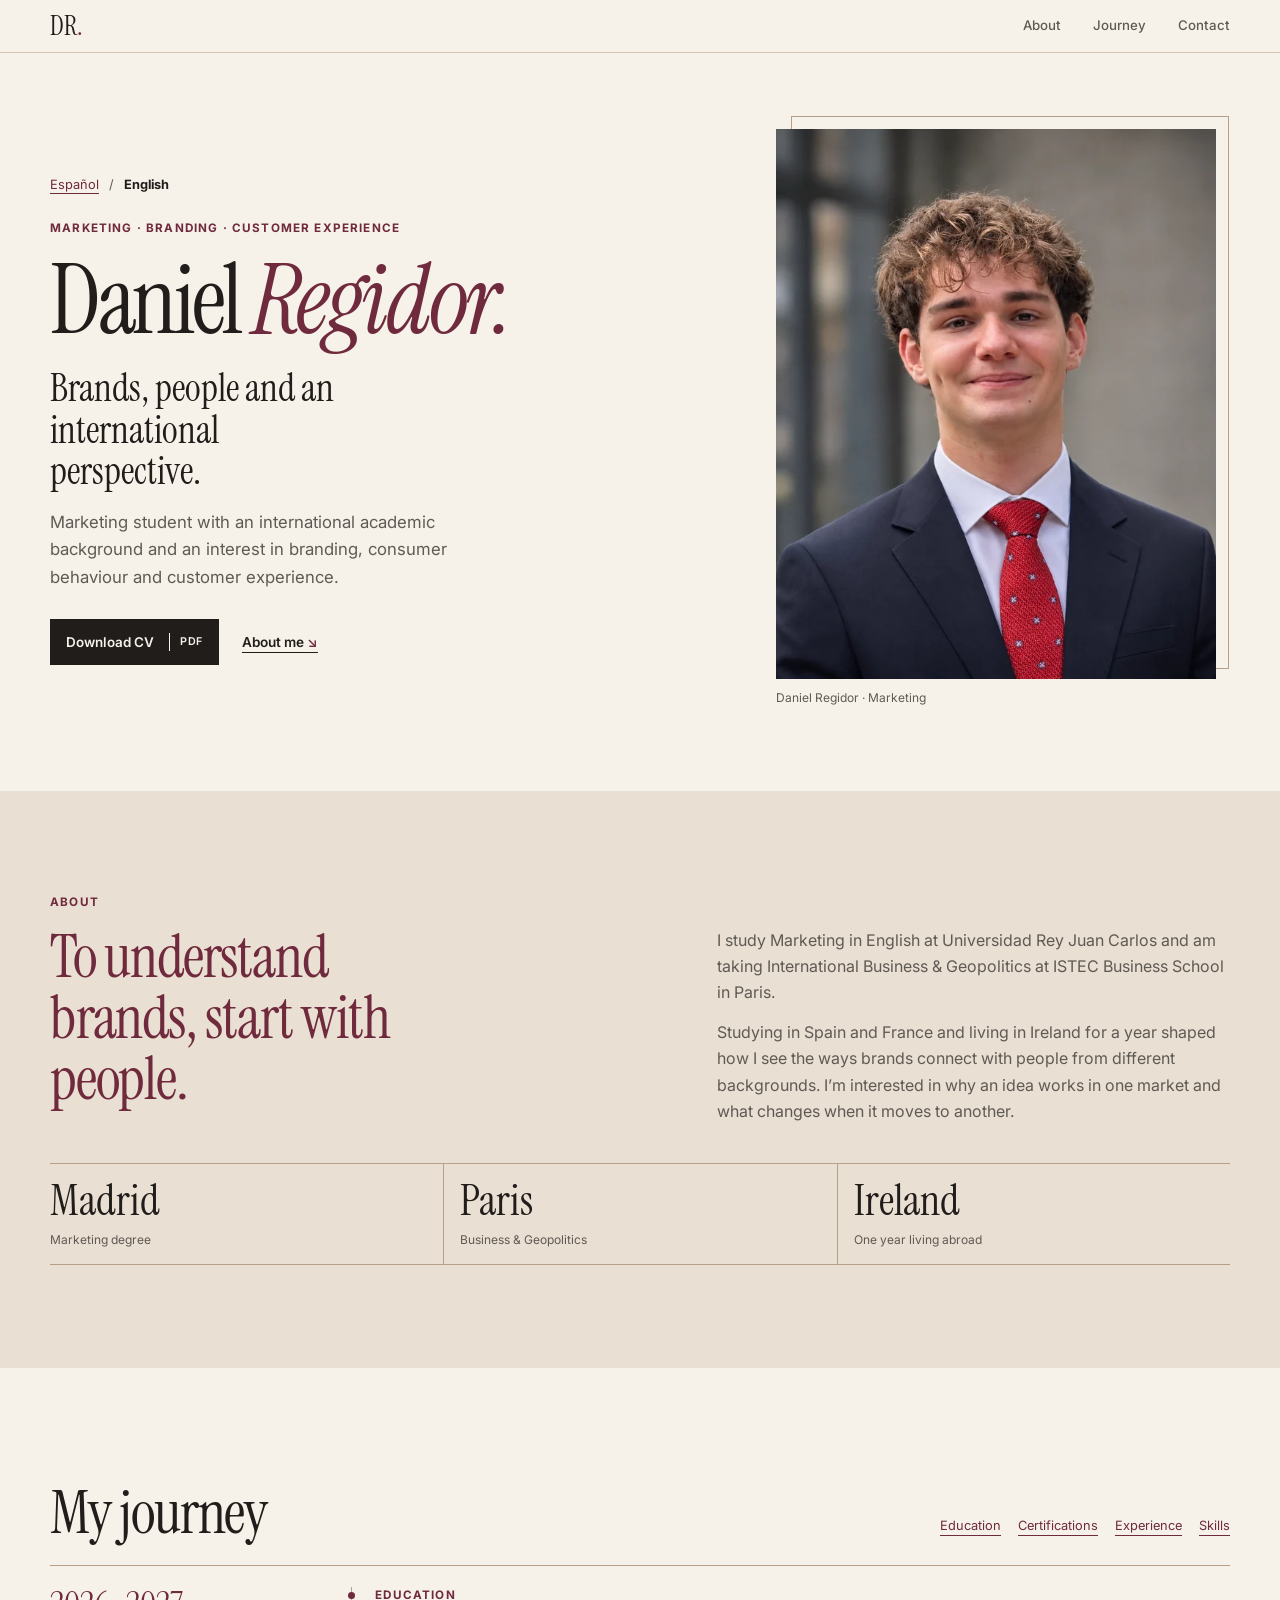
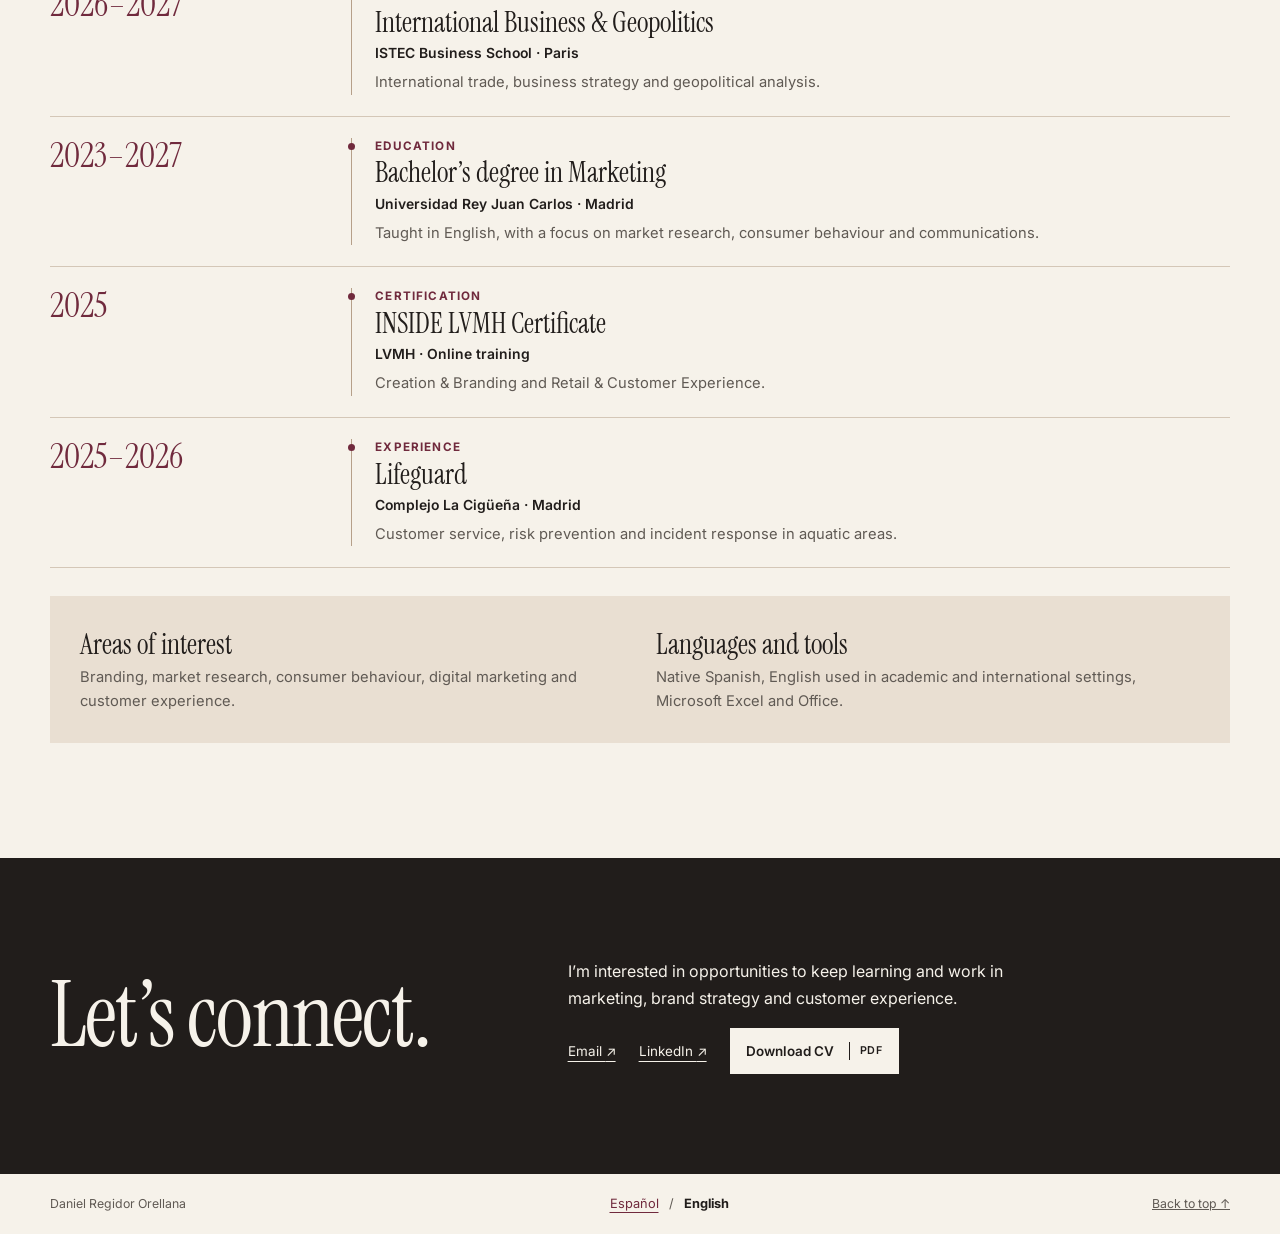
==== en/index.html @ 1b1148db "Publish Daniel Regidor’s bilingual portfolio" ====
<!doctype html>
<html lang="en">
<head>
  <meta charset="utf-8">
  <meta name="viewport" content="width=device-width, initial-scale=1">
  <meta name="theme-color" content="#f6f2ea">
  <meta name="description" content="Marketing student with an international academic background and an interest in branding, consumer behaviour and customer experience.">
  <meta property="og:type" content="website">
  <meta property="og:title" content="Daniel Regidor | Marketing &amp; Branding">
  <meta property="og:description" content="Marketing student with an international academic background and an interest in branding, consumer behaviour and customer experience.">
  <meta property="og:image" content="../assets/images/og-cover.png">
  <link rel="canonical" href="./">
  <link rel="alternate" hreflang="es" href="../es/">
  <link rel="alternate" hreflang="en" href="../en/">
  <link rel="alternate" hreflang="x-default" href="../en/">
  <link rel="icon" href="../assets/images/favicon.svg" type="image/svg+xml">
  <link rel="preconnect" href="https://fonts.googleapis.com">
  <link rel="preconnect" href="https://fonts.gstatic.com" crossorigin>
  <link href="https://fonts.googleapis.com/css2?family=Instrument+Serif:ital@0;1&family=Inter:wght@400;500;600;700&display=swap" rel="stylesheet">
  <link rel="stylesheet" href="../assets/css/styles.css">
  <title>Daniel Regidor | Marketing &amp; Branding</title>
</head>
<body id="top">
  <a class="skip" href="#main">Skip to content</a>
  <header class="site-header">
    <div class="wrap header-inner">
      <a class="monogram" href="#top" aria-label="Daniel Regidor">DR<span>.</span></a>
      <nav aria-label="Main navigation">
        <a href="#about">About</a>
        <a href="#journey">Journey</a>
        <a href="#contact">Contact</a>
      </nav>
    </div>
  </header>
  <main id="main" tabindex="-1">
    <section class="hero wrap" aria-labelledby="name">
      <div class="hero-copy">
        <div class="language-picker" role="group" aria-label="Language"><a href="../es/index.html" lang="es" hreflang="es">Español</a><span aria-hidden="true">/</span><span lang="en" aria-current="true">English</span></div>
        <p class="eyebrow">Marketing · Branding · Customer Experience</p>
        <h1 id="name">Daniel <em>Regidor.</em></h1>
        <p class="hero-tag">Brands, people and an international perspective.</p>
        <p class="hero-desc">Marketing student with an international academic background and an interest in branding, consumer behaviour and customer experience.</p>
        <div class="actions"><a class="button" href="../assets/cv/Daniel_Regidor_CV_EN.pdf" download>Download CV <span class="format">PDF</span></a><a class="underlined" href="#about">About me <span aria-hidden="true">↘</span></a></div>
      </div>
      <figure class="portrait">
        <img src="../assets/images/daniel-portrait.webp" alt="Daniel Regidor wearing a dark suit and red tie" width="600" height="750" fetchpriority="high">
        <figcaption>Daniel Regidor · Marketing</figcaption>
      </figure>
    </section>
    <section class="about" id="about" aria-labelledby="about-title">
      <div class="wrap about-inner">
        <p class="eyebrow">About</p>
        <div class="about-spread">
          <h2 id="about-title">To understand brands, start with people.</h2>
          <div class="prose"><p>I study Marketing in English at Universidad Rey Juan Carlos and am taking International Business &amp; Geopolitics at ISTEC Business School in Paris.</p>
            <p>Studying in Spain and France and living in Ireland for a year shaped how I see the ways brands connect with people from different backgrounds. I’m interested in why an idea works in one market and what changes when it moves to another.</p></div>
        </div>
        <ul class="places"><li><span>Madrid</span><small>Marketing degree</small></li><li><span>Paris</span><small>Business &amp; Geopolitics</small></li><li><span>Ireland</span><small>One year living abroad</small></li></ul>
      </div>
    </section>
    <section class="wrap journey" id="journey" aria-labelledby="journey-title">
      <div class="journey-lead">
        <h2 id="journey-title">My journey</h2>
        <nav class="quick" aria-label="Journey"><a href="#education">Education</a><a href="#certifications">Certifications</a><a href="#experience">Experience</a><a href="#skills">Skills</a></nav>
      </div>
      <div class="timeline">
        <article class="milestone" id="education">
          <p class="date">2026–2027</p>
          <div><p class="eyebrow">Education</p><h3>International Business &amp; Geopolitics</h3><p class="organisation">ISTEC Business School · Paris</p><p class="detail">International trade, business strategy and geopolitical analysis.</p></div>
        </article>
        <article class="milestone">
          <p class="date">2023–2027</p>
          <div><p class="eyebrow">Education</p><h3>Bachelor’s degree in Marketing</h3><p class="organisation">Universidad Rey Juan Carlos · Madrid</p><p class="detail">Taught in English, with a focus on market research, consumer behaviour and communications.</p></div>
        </article>
        <article class="milestone" id="certifications">
          <p class="date">2025</p>
          <div><p class="eyebrow">Certification</p><h3>INSIDE LVMH Certificate</h3><p class="organisation">LVMH · Online training</p><p class="detail">Creation &amp; Branding and Retail &amp; Customer Experience.</p></div>
        </article>
        <article class="milestone" id="experience">
          <p class="date">2025–2026</p>
          <div><p class="eyebrow">Experience</p><h3>Lifeguard</h3><p class="organisation">Complejo La Cigüeña · Madrid</p><p class="detail">Customer service, risk prevention and incident response in aquatic areas.</p></div>
        </article>
      </div>
      <div class="skills" id="skills">
        <div><h3>Areas of interest</h3><p>Branding, market research, consumer behaviour, digital marketing and customer experience.</p></div>
        <div><h3>Languages and tools</h3><p>Native Spanish, English used in academic and international settings, Microsoft Excel and Office.</p></div>
      </div>
    </section>
    <section class="contact" id="contact" aria-labelledby="contact-title">
      <div class="wrap contact-inner">
        <h2 id="contact-title">Let’s connect.</h2>
        <div><p>I’m interested in opportunities to keep learning and work in marketing, brand strategy and customer experience.</p><div class="actions"><a href="mailto:danielregidorellana@gmail.com">Email <span aria-hidden="true">↗</span></a><a href="https://www.linkedin.com/in/danielregidorellana">LinkedIn <span aria-hidden="true">↗</span></a><a class="button" href="../assets/cv/Daniel_Regidor_CV_EN.pdf" download>Download CV <span class="format">PDF</span></a></div></div>
      </div>
    </section>
  </main>
  <footer class="wrap footer"><span>Daniel Regidor Orellana</span><div class="language-picker" role="group" aria-label="Language"><a href="../es/index.html" lang="es" hreflang="es">Español</a><span aria-hidden="true">/</span><span lang="en" aria-current="true">English</span></div><a href="#top">Back to top ↑</a></footer>
  <script src="../assets/js/main.js" defer></script>
</body>
</html>
---- assets/css/styles.css ----
:root {
  --paper: #f6f2ea;
  --ink: #211d1b;
  --wine: #702a3d;
  --muted: #605a54;
  --sand: #e9dfd2;
  --stone: #b6a08a;
  --line: #d4c7b7;
  --serif: "Instrument Serif", Georgia, serif;
  --sans: Inter, system-ui, sans-serif;
}
* { box-sizing: border-box; }
html { scroll-padding-top: 68px; }
body { margin: 0; color: var(--ink); background: var(--paper); font: 1rem/1.65 var(--sans); }
h1, h2, h3, p, figure { margin: 0; }
a { color: inherit; }
a:focus-visible { outline: 2px solid currentColor; outline-offset: 4px; }
.wrap { width: min(1180px, calc(100% - 88px)); margin-inline: auto; }
.skip { position: fixed; top: 8px; left: 8px; z-index: 10; background: var(--paper); padding: 8px 16px; transform: translateY(-150%); }
.skip:focus { transform: none; }
.site-header { position: sticky; top: 0; z-index: 3; background: var(--paper); border-bottom: 1px solid var(--line); }
.header-inner { display: flex; justify-content: space-between; align-items: center; min-height: 52px; gap: 14px; }
.monogram { display: inline-flex; align-items: center; min-height: 44px; font: 1.65rem/1 var(--serif); text-decoration: none; }
.monogram span, em { color: var(--wine); }
.header-inner nav { display: flex; align-items: center; flex-wrap: wrap; justify-content: flex-end; gap: 0 clamp(12px, 3vw, 32px); }
.header-inner nav a { display: inline-flex; align-items: center; min-height: 44px; font-size: .83rem; font-weight: 500; color: var(--muted); text-decoration: none; }
.header-inner nav a:hover, .header-inner nav a[aria-current] { color: var(--wine); text-decoration: underline; text-underline-offset: 6px; }
.language-picker { display: flex; flex-wrap: wrap; align-items: center; gap: 10px; color: var(--muted); font-size: .8rem; }
.language-picker a, .language-picker [aria-current] { display: inline-flex; align-items: center; min-height: 44px; }
.language-picker a { color: var(--wine); text-underline-offset: 4px; }
.language-picker [aria-current] { color: var(--ink); font-weight: 700; }
.hero .language-picker { margin-bottom: 14px; }
.hero { display: grid; grid-template-columns: 7fr 5fr; gap: clamp(28px, 7vw, 105px); align-items: center; padding-block: 66px 83px; }
.eyebrow { color: var(--wine); font-size: .73rem; line-height: 1.45; font-weight: 700; letter-spacing: .1em; text-transform: uppercase; }
h1 { font: 400 clamp(3.7rem, 7.6vw, 6rem)/.95 var(--serif); letter-spacing: -.035em; margin-block: 18px 22px; }
h1 em { font-weight: 400; }
.hero-tag { font: 400 clamp(1.75rem, 3vw, 2.6rem)/1.07 var(--serif); max-width: 17ch; margin-bottom: 17px; }
.hero-desc { max-width: 43ch; color: var(--muted); font-size: 1.05rem; }
.actions { display: flex; flex-wrap: wrap; align-items: center; gap: 12px 23px; }
.hero .actions { margin-top: 27px; }
.button { display: inline-flex; align-items: center; gap: 15px; min-height: 46px; padding: 9px 16px; background: var(--ink); color: var(--paper); text-decoration: none; font-size: .84rem; font-weight: 600; }
.button:hover { background: var(--wine); }
.button .format { border-inline-start: 1px solid currentColor; padding-inline-start: 10px; font-size: .67rem; letter-spacing: .06em; }
.underlined { font-size: .85rem; font-weight: 600; text-underline-offset: 5px; }
.underlined span { color: var(--wine); }
.portrait { position: relative; isolation: isolate; margin: 10px 14px 0 0; }
.portrait::before { content: ""; position: absolute; z-index: -1; inset: -13px -13px 39px 15px; border: 1px solid var(--stone); }
.portrait img { width: 100%; height: auto; display: block; }
.portrait figcaption { color: var(--muted); font-size: .75rem; padding-top: 9px; }
.about { background: var(--sand); }
.about-inner { padding-block: clamp(62px, 8vw, 104px); }
.about-spread { display: grid; grid-template-columns: 1.1fr 1fr; gap: clamp(25px, 8vw, 112px); margin-top: 16px; }
h2 { font: 400 clamp(2.4rem, 5vw, 3.75rem)/1.02 var(--serif); letter-spacing: -.02em; }
.about h2 { color: var(--wine); max-width: 14ch; }
.prose { max-width: 58ch; color: var(--muted); }
.prose p + p { margin-top: 13px; }
.places { display: grid; grid-template-columns: repeat(3, 1fr); list-style: none; padding: 0; margin: 39px 0 0; border-block: 1px solid var(--stone); }
.places li { padding: 13px 16px; }
.places li:first-child { padding-left: 0; }
.places li + li { border-left: 1px solid var(--stone); }
.places span { display: block; font: 400 clamp(1.65rem, 3.6vw, 2.7rem)/1.1 var(--serif); }
.places small { color: var(--muted); font-size: .75rem; }
.journey { padding-block: clamp(65px, 9vw, 116px); }
.journey-lead { display: flex; flex-wrap: wrap; justify-content: space-between; align-items: end; gap: 12px 28px; padding-bottom: 21px; border-bottom: 1px solid var(--stone); }
.quick { display: flex; flex-wrap: wrap; gap: 4px 17px; }
.quick a { padding-block: 8px; color: var(--wine); font-size: .8rem; text-underline-offset: 5px; }
.milestone { display: grid; grid-template-columns: minmax(120px, 24%) 1fr; gap: 18px; padding-block: 21px; border-bottom: 1px solid var(--line); }
.milestone > div { position: relative; padding-left: 23px; border-left: 1px solid var(--stone); }
.milestone > div::before { position: absolute; top: 5px; left: -4px; width: 7px; height: 7px; background: var(--wine); border-radius: 50%; content: ""; }
.date { color: var(--wine); font: 400 clamp(1.5rem, 3vw, 2.2rem)/1 var(--serif); font-variant-numeric: lining-nums tabular-nums; }
.milestone h3, .skills h3 { font: 400 1.75rem/1.12 var(--serif); margin-block: 3px 4px; }
.organisation { font-size: .87rem; font-weight: 600; }
.detail, .skills p { color: var(--muted); font-size: .92rem; }
.detail { margin-top: 5px; }
.skills { display: grid; grid-template-columns: 1fr 1fr; gap: 16px 32px; margin-top: 28px; padding: clamp(16px, 3vw, 30px); background: var(--sand); }
.contact { background: var(--ink); color: var(--paper); }
.contact-inner { display: grid; grid-template-columns: .85fr 1.15fr; align-items: center; gap: 28px; padding-block: clamp(51px, 8vw, 100px); }
.contact h2 { font-size: clamp(3rem, 7vw, 6rem); }
.contact p { max-width: 44ch; }
.contact .actions { margin-top: 17px; font-size: .84rem; }
.contact .actions > a { text-underline-offset: 5px; }
.contact .button { background: var(--paper); color: var(--ink); }
.contact .button:hover { background: var(--sand); }
.footer { display: flex; flex-wrap: wrap; align-items: center; justify-content: space-between; gap: 4px 16px; padding-block: 8px; font-size: .77rem; color: var(--muted); }
@media (max-width: 767px) {
  .wrap { width: calc(100% - 40px); }
  .header-inner nav a { font-size: .77rem; }
  .hero { grid-template-columns: 1fr; gap: 33px; padding-block: 42px 49px; }
  h1 { font-size: clamp(2.9rem, 9vw, 3.5rem); }
  .portrait { max-width: 460px; }
  .about-spread, .contact-inner { grid-template-columns: 1fr; }
  .places li { padding-inline: 8px; }
  .places small { display: block; line-height: 1.35; }
  .milestone { grid-template-columns: 1fr; gap: 7px; }
  .skills { grid-template-columns: 1fr; }
}
@media (prefers-reduced-motion: no-preference) {
  html { scroll-behavior: smooth; }
  .button, .header-inner nav a { transition: background-color .2s, color .2s; }
}
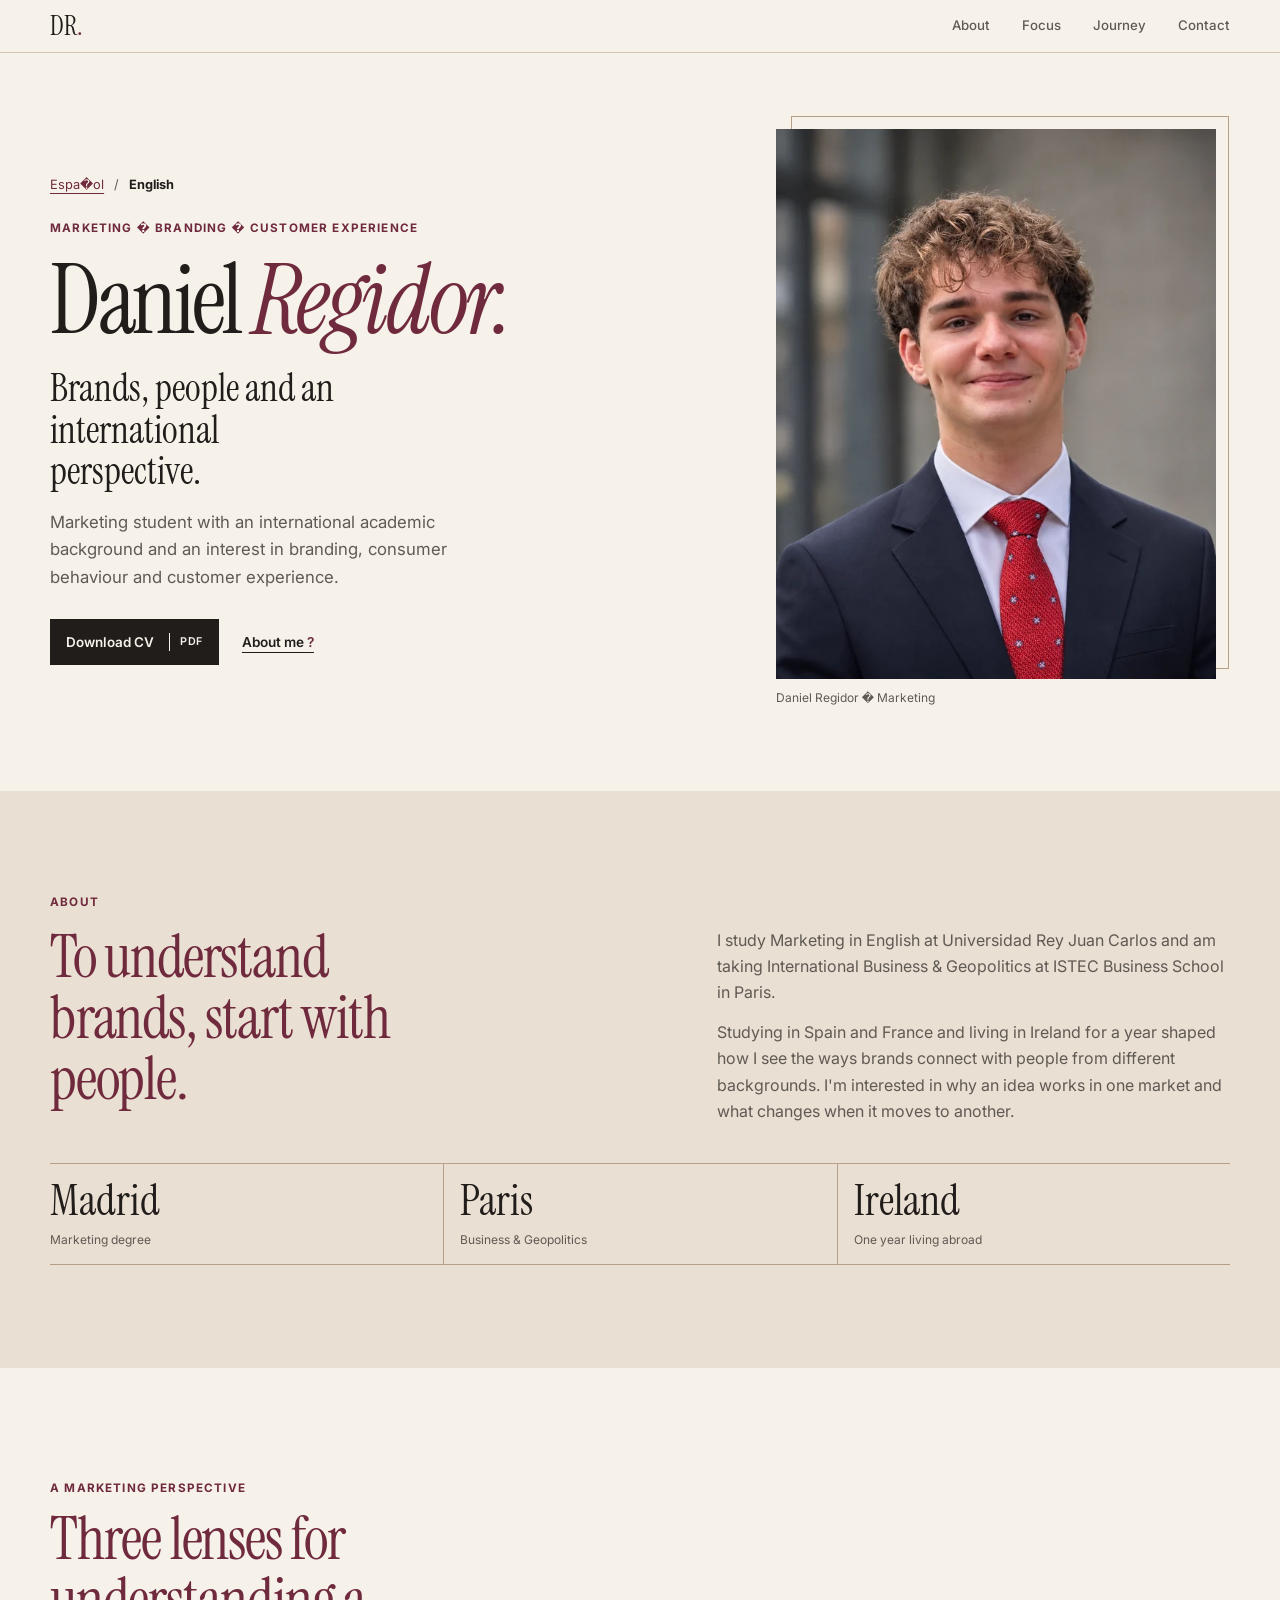
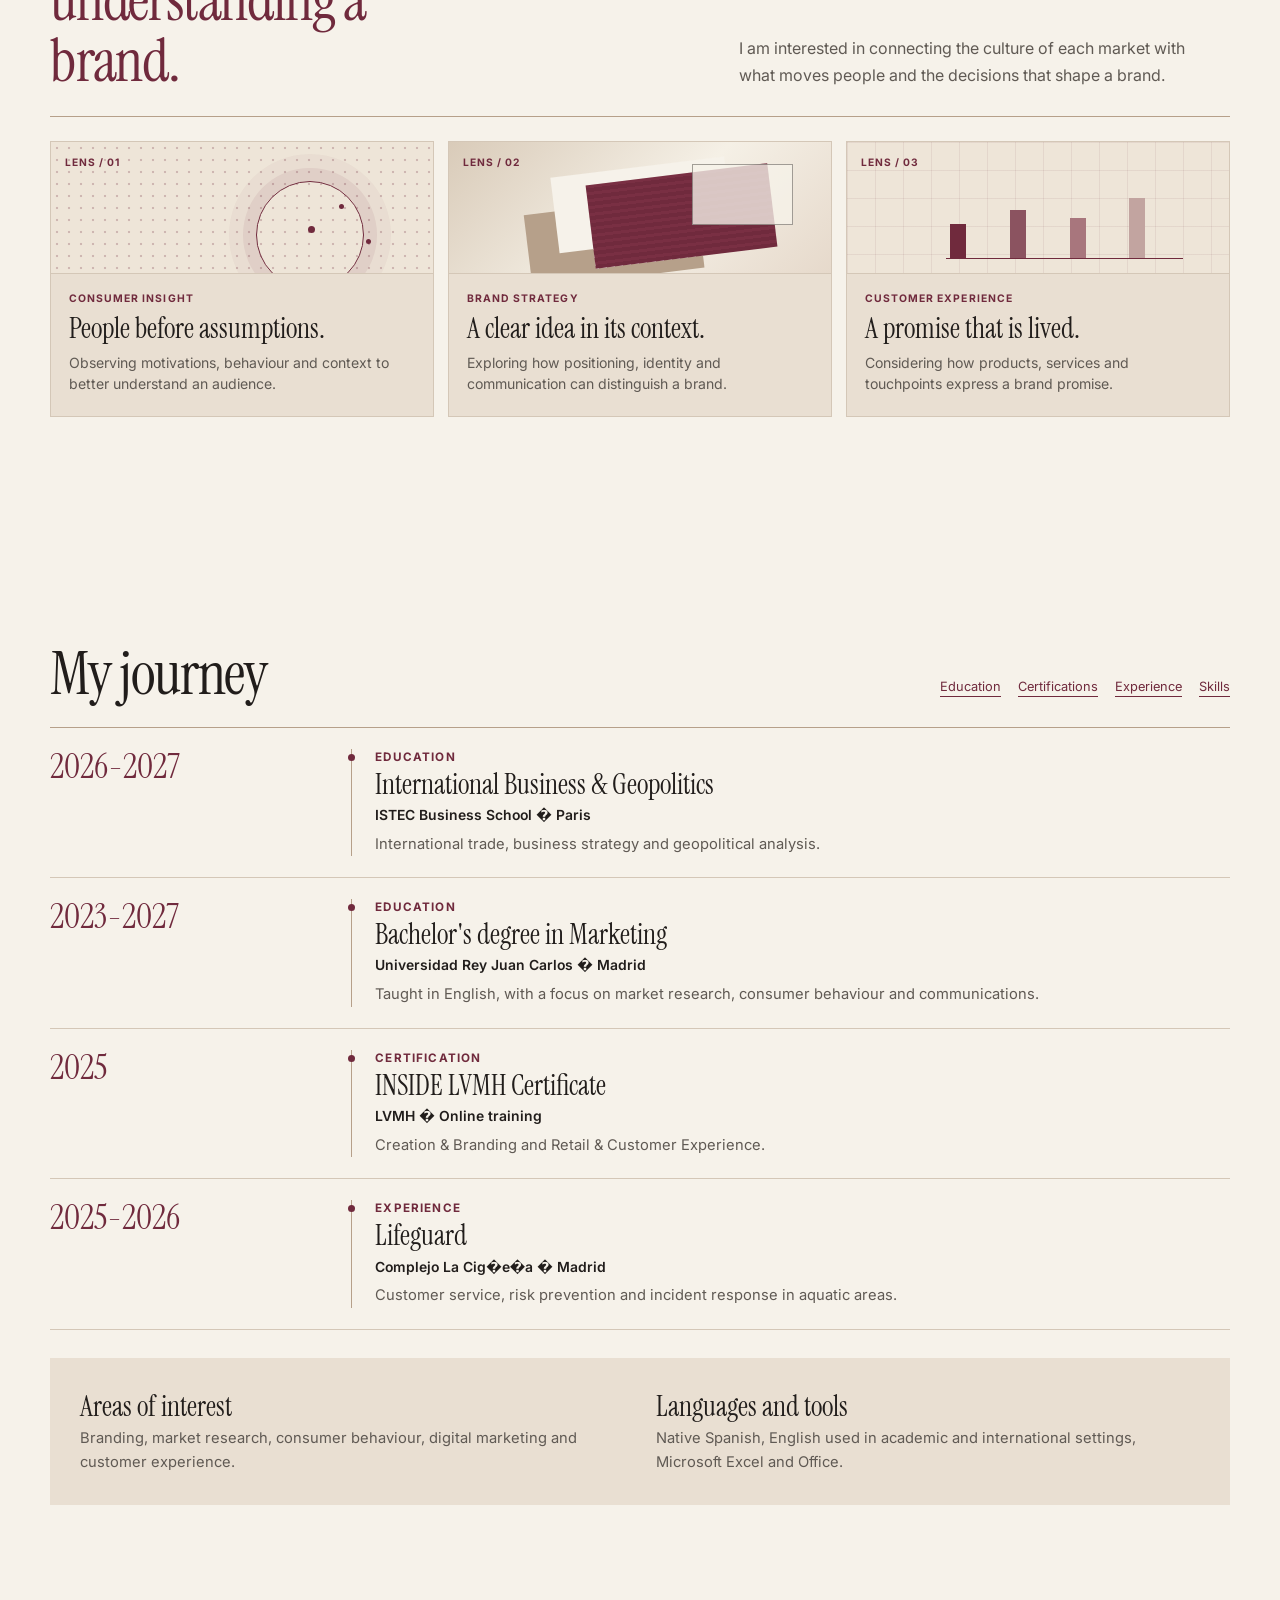
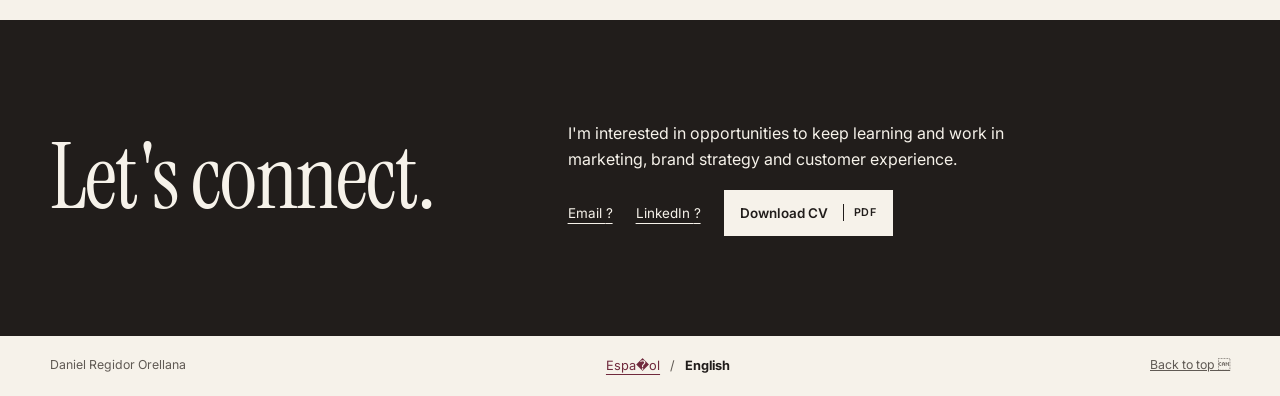
==== commit 08d26f0a: "Add English marketing perspective section" ====
--- a/en/index.html
+++ b/en/index.html
@@ -27,6 +27,7 @@
       <a class="monogram" href="#top" aria-label="Daniel Regidor">DR<span>.</span></a>
       <nav aria-label="Main navigation">
         <a href="#about">About</a>
+        <a href="#focus">Focus</a>
         <a href="#journey">Journey</a>
         <a href="#contact">Contact</a>
       </nav>
@@ -35,16 +36,16 @@
   <main id="main" tabindex="-1">
     <section class="hero wrap" aria-labelledby="name">
       <div class="hero-copy">
-        <div class="language-picker" role="group" aria-label="Language"><a href="../es/index.html" lang="es" hreflang="es">Español</a><span aria-hidden="true">/</span><span lang="en" aria-current="true">English</span></div>
-        <p class="eyebrow">Marketing · Branding · Customer Experience</p>
+        <div class="language-picker" role="group" aria-label="Language"><a href="../es/index.html" lang="es" hreflang="es">Espa�ol</a><span aria-hidden="true">/</span><span lang="en" aria-current="true">English</span></div>
+        <p class="eyebrow">Marketing � Branding � Customer Experience</p>
         <h1 id="name">Daniel <em>Regidor.</em></h1>
         <p class="hero-tag">Brands, people and an international perspective.</p>
         <p class="hero-desc">Marketing student with an international academic background and an interest in branding, consumer behaviour and customer experience.</p>
-        <div class="actions"><a class="button" href="../assets/cv/Daniel_Regidor_CV_EN.pdf" download>Download CV <span class="format">PDF</span></a><a class="underlined" href="#about">About me <span aria-hidden="true">↘</span></a></div>
+        <div class="actions"><a class="button" href="../assets/cv/Daniel_Regidor_CV_EN.pdf" download>Download CV <span class="format">PDF</span></a><a class="underlined" href="#about">About me <span aria-hidden="true">?</span></a></div>
       </div>
       <figure class="portrait">
         <img src="../assets/images/daniel-portrait.webp" alt="Daniel Regidor wearing a dark suit and red tie" width="600" height="750" fetchpriority="high">
-        <figcaption>Daniel Regidor · Marketing</figcaption>
+        <figcaption>Daniel Regidor � Marketing</figcaption>
       </figure>
     </section>
     <section class="about" id="about" aria-labelledby="about-title">
@@ -53,9 +54,31 @@
         <div class="about-spread">
           <h2 id="about-title">To understand brands, start with people.</h2>
           <div class="prose"><p>I study Marketing in English at Universidad Rey Juan Carlos and am taking International Business &amp; Geopolitics at ISTEC Business School in Paris.</p>
-            <p>Studying in Spain and France and living in Ireland for a year shaped how I see the ways brands connect with people from different backgrounds. I’m interested in why an idea works in one market and what changes when it moves to another.</p></div>
+            <p>Studying in Spain and France and living in Ireland for a year shaped how I see the ways brands connect with people from different backgrounds. I'm interested in why an idea works in one market and what changes when it moves to another.</p></div>
         </div>
         <ul class="places"><li><span>Madrid</span><small>Marketing degree</small></li><li><span>Paris</span><small>Business &amp; Geopolitics</small></li><li><span>Ireland</span><small>One year living abroad</small></li></ul>
+      </div>
+    </section>
+    <section class="focus" id="focus" aria-labelledby="focus-title">
+      <div class="wrap">
+        <div class="focus-heading">
+          <div><p class="eyebrow">A marketing perspective</p><h2 id="focus-title">Three lenses for understanding a brand.</h2></div>
+          <p class="focus-lead">I am interested in connecting the culture of each market with what moves people and the decisions that shape a brand.</p>
+        </div>
+        <div class="focus-grid">
+          <article class="focus-card">
+            <div class="focus-art focus-art--insight" aria-hidden="true"><span>LENS / 01</span></div>
+            <div class="focus-copy"><p class="eyebrow">Consumer insight</p><h3>People before assumptions.</h3><p>Observing motivations, behaviour and context to better understand an audience.</p></div>
+          </article>
+          <article class="focus-card">
+            <div class="focus-art focus-art--brand" aria-hidden="true"><span>LENS / 02</span></div>
+            <div class="focus-copy"><p class="eyebrow">Brand strategy</p><h3>A clear idea in its context.</h3><p>Exploring how positioning, identity and communication can distinguish a brand.</p></div>
+          </article>
+          <article class="focus-card">
+            <div class="focus-art focus-art--experience" aria-hidden="true"><span>LENS / 03</span></div>
+            <div class="focus-copy"><p class="eyebrow">Customer experience</p><h3>A promise that is lived.</h3><p>Considering how products, services and touchpoints express a brand promise.</p></div>
+          </article>
+        </div>
       </div>
     </section>
     <section class="wrap journey" id="journey" aria-labelledby="journey-title">
@@ -65,20 +88,20 @@
       </div>
       <div class="timeline">
         <article class="milestone" id="education">
-          <p class="date">2026–2027</p>
-          <div><p class="eyebrow">Education</p><h3>International Business &amp; Geopolitics</h3><p class="organisation">ISTEC Business School · Paris</p><p class="detail">International trade, business strategy and geopolitical analysis.</p></div>
+          <p class="date">2026-2027</p>
+          <div><p class="eyebrow">Education</p><h3>International Business &amp; Geopolitics</h3><p class="organisation">ISTEC Business School � Paris</p><p class="detail">International trade, business strategy and geopolitical analysis.</p></div>
         </article>
         <article class="milestone">
-          <p class="date">2023–2027</p>
-          <div><p class="eyebrow">Education</p><h3>Bachelor’s degree in Marketing</h3><p class="organisation">Universidad Rey Juan Carlos · Madrid</p><p class="detail">Taught in English, with a focus on market research, consumer behaviour and communications.</p></div>
+          <p class="date">2023-2027</p>
+          <div><p class="eyebrow">Education</p><h3>Bachelor's degree in Marketing</h3><p class="organisation">Universidad Rey Juan Carlos � Madrid</p><p class="detail">Taught in English, with a focus on market research, consumer behaviour and communications.</p></div>
         </article>
         <article class="milestone" id="certifications">
           <p class="date">2025</p>
-          <div><p class="eyebrow">Certification</p><h3>INSIDE LVMH Certificate</h3><p class="organisation">LVMH · Online training</p><p class="detail">Creation &amp; Branding and Retail &amp; Customer Experience.</p></div>
+          <div><p class="eyebrow">Certification</p><h3>INSIDE LVMH Certificate</h3><p class="organisation">LVMH � Online training</p><p class="detail">Creation &amp; Branding and Retail &amp; Customer Experience.</p></div>
         </article>
         <article class="milestone" id="experience">
-          <p class="date">2025–2026</p>
-          <div><p class="eyebrow">Experience</p><h3>Lifeguard</h3><p class="organisation">Complejo La Cigüeña · Madrid</p><p class="detail">Customer service, risk prevention and incident response in aquatic areas.</p></div>
+          <p class="date">2025-2026</p>
+          <div><p class="eyebrow">Experience</p><h3>Lifeguard</h3><p class="organisation">Complejo La Cig�e�a � Madrid</p><p class="detail">Customer service, risk prevention and incident response in aquatic areas.</p></div>
         </article>
       </div>
       <div class="skills" id="skills">
@@ -88,12 +111,13 @@
     </section>
     <section class="contact" id="contact" aria-labelledby="contact-title">
       <div class="wrap contact-inner">
-        <h2 id="contact-title">Let’s connect.</h2>
-        <div><p>I’m interested in opportunities to keep learning and work in marketing, brand strategy and customer experience.</p><div class="actions"><a href="mailto:danielregidorellana@gmail.com">Email <span aria-hidden="true">↗</span></a><a href="https://www.linkedin.com/in/danielregidorellana">LinkedIn <span aria-hidden="true">↗</span></a><a class="button" href="../assets/cv/Daniel_Regidor_CV_EN.pdf" download>Download CV <span class="format">PDF</span></a></div></div>
+        <h2 id="contact-title">Let's connect.</h2>
+        <div><p>I'm interested in opportunities to keep learning and work in marketing, brand strategy and customer experience.</p><div class="actions"><a href="mailto:danielregidorellana@gmail.com">Email <span aria-hidden="true">?</span></a><a href="https://www.linkedin.com/in/danielregidorellana">LinkedIn <span aria-hidden="true">?</span></a><a class="button" href="../assets/cv/Daniel_Regidor_CV_EN.pdf" download>Download CV <span class="format">PDF</span></a></div></div>
       </div>
     </section>
   </main>
-  <footer class="wrap footer"><span>Daniel Regidor Orellana</span><div class="language-picker" role="group" aria-label="Language"><a href="../es/index.html" lang="es" hreflang="es">Español</a><span aria-hidden="true">/</span><span lang="en" aria-current="true">English</span></div><a href="#top">Back to top ↑</a></footer>
+  <footer class="wrap footer"><span>Daniel Regidor Orellana</span><div class="language-picker" role="group" aria-label="Language"><a href="../es/index.html" lang="es" hreflang="es">Espa�ol</a><span aria-hidden="true">/</span><span lang="en" aria-current="true">English</span></div><a href="#top">Back to top </a></footer>
   <script src="../assets/js/main.js" defer></script>
 </body>
 </html>
+
--- a/assets/css/styles.css
+++ b/assets/css/styles.css
@@ -60,6 +60,27 @@
 .places li + li { border-left: 1px solid var(--stone); }
 .places span { display: block; font: 400 clamp(1.65rem, 3.6vw, 2.7rem)/1.1 var(--serif); }
 .places small { color: var(--muted); font-size: .75rem; }
+.focus { padding-block: clamp(64px, 9vw, 112px); background: var(--paper); }
+.focus-heading { display: grid; grid-template-columns: 1.1fr .9fr; align-items: end; gap: clamp(24px, 7vw, 92px); padding-bottom: 24px; border-bottom: 1px solid var(--stone); }
+.focus-heading h2 { max-width: 13ch; margin-top: 12px; color: var(--wine); }
+.focus-lead { max-width: 46ch; padding-bottom: 4px; color: var(--muted); }
+.focus-grid { display: grid; grid-template-columns: repeat(3, 1fr); gap: 14px; margin-top: 24px; }
+.focus-card { min-width: 0; background: var(--sand); border: 1px solid var(--line); }
+.focus-art { position: relative; height: 132px; overflow: hidden; border-bottom: 1px solid var(--line); }
+.focus-art > span { position: absolute; z-index: 1; top: 12px; left: 14px; color: var(--wine); font-size: .64rem; font-weight: 700; letter-spacing: .1em; }
+.focus-art--insight { background-color: #eee5d8; background-image: radial-gradient(circle, rgba(112,42,61,.25) 1px, transparent 1.6px); background-size: 12px 12px; }
+.focus-art--insight::before { content: ""; position: absolute; width: 106px; height: 106px; top: 39px; right: 18%; border: 1px solid var(--wine); border-radius: 50%; box-shadow: 0 0 0 13px rgba(112,42,61,.08), 0 0 0 27px rgba(112,42,61,.04); }
+.focus-art--insight::after { content: ""; position: absolute; width: 7px; height: 7px; top: 84px; right: calc(18% + 49px); border-radius: 50%; background: var(--wine); box-shadow: 30px -23px 0 -1px var(--wine), 57px 12px 0 -1px var(--wine); }
+.focus-art--brand { background: linear-gradient(135deg, #d9cbb9, #f5f0e6 55%, #e6d9cb); }
+.focus-art--brand::before { content: ""; position: absolute; width: 48%; height: 64%; right: 15%; top: 24%; background: repeating-linear-gradient(0deg, #702a3d 0 4px, #792f43 4px 7px); transform: rotate(-7deg); box-shadow: -38px -16px 0 -4px #f6f2ea, -70px 17px 0 -5px #b6a08a; }
+.focus-art--brand::after { content: ""; position: absolute; width: 26%; height: 45%; right: 10%; top: 17%; border: 1px solid rgba(33,29,27,.4); background: rgba(246,242,234,.78); }
+.focus-art--experience { background-color: #eee5d8; background-image: linear-gradient(rgba(112,42,61,.08) 1px, transparent 1px), linear-gradient(90deg, rgba(112,42,61,.08) 1px, transparent 1px); background-size: 28px 28px; }
+.focus-art--experience::before { content: ""; position: absolute; left: 27%; right: 13%; bottom: 15px; height: 64px; background: linear-gradient(to top, var(--wine) 0 100%, transparent 100%) 0 100% / 16px 34px no-repeat, linear-gradient(to top, #8b5360 0 100%, transparent 100%) 28% 100% / 16px 48px no-repeat, linear-gradient(to top, #a8767d 0 100%, transparent 100%) 56% 100% / 16px 40px no-repeat, linear-gradient(to top, #c2a4a0 0 100%, transparent 100%) 84% 100% / 16px 60px no-repeat; }
+.focus-art--experience::after { content: ""; position: absolute; left: 26%; right: 12%; bottom: 14px; border-bottom: 1px solid var(--wine); }
+.focus-copy { padding: 17px 18px 21px; }
+.focus-copy .eyebrow { font-size: .65rem; }
+.focus-copy h3 { margin-block: 8px 7px; font: 400 clamp(1.45rem, 2.2vw, 1.9rem)/1.08 var(--serif); }
+.focus-copy p:last-child { max-width: 38ch; color: var(--muted); font-size: .88rem; line-height: 1.55; }
 .journey { padding-block: clamp(65px, 9vw, 116px); }
 .journey-lead { display: flex; flex-wrap: wrap; justify-content: space-between; align-items: end; gap: 12px 28px; padding-bottom: 21px; border-bottom: 1px solid var(--stone); }
 .quick { display: flex; flex-wrap: wrap; gap: 4px 17px; }
@@ -89,6 +110,17 @@
   h1 { font-size: clamp(2.9rem, 9vw, 3.5rem); }
   .portrait { max-width: 460px; }
   .about-spread, .contact-inner { grid-template-columns: 1fr; }
+  .focus-heading { grid-template-columns: 1fr; gap: 14px; }
+  .focus-grid { grid-template-columns: 1fr; }
+  .focus-card { display: grid; grid-template-columns: 112px 1fr; }
+  .focus-art { height: 100%; min-height: 176px; border-right: 1px solid var(--line); border-bottom: 0; }
+  .focus-art--insight::before { width: 72px; height: 72px; top: 62px; right: 15%; }
+  .focus-art--insight::after { top: 95px; right: calc(15% + 32px); }
+  .focus-art--brand::before { width: 54%; height: 58%; right: 12%; top: 31%; }
+  .focus-art--brand::after { width: 29%; height: 38%; right: 8%; top: 24%; }
+  .focus-art--experience::before { left: 18%; right: 10%; }
+  .focus-art--experience::after { left: 17%; right: 9%; }
+  .focus-copy { padding: 15px 14px 17px; }
   .places li { padding-inline: 8px; }
   .places small { display: block; line-height: 1.35; }
   .milestone { grid-template-columns: 1fr; gap: 7px; }
@@ -98,3 +130,4 @@
   html { scroll-behavior: smooth; }
   .button, .header-inner nav a { transition: background-color .2s, color .2s; }
 }
+
